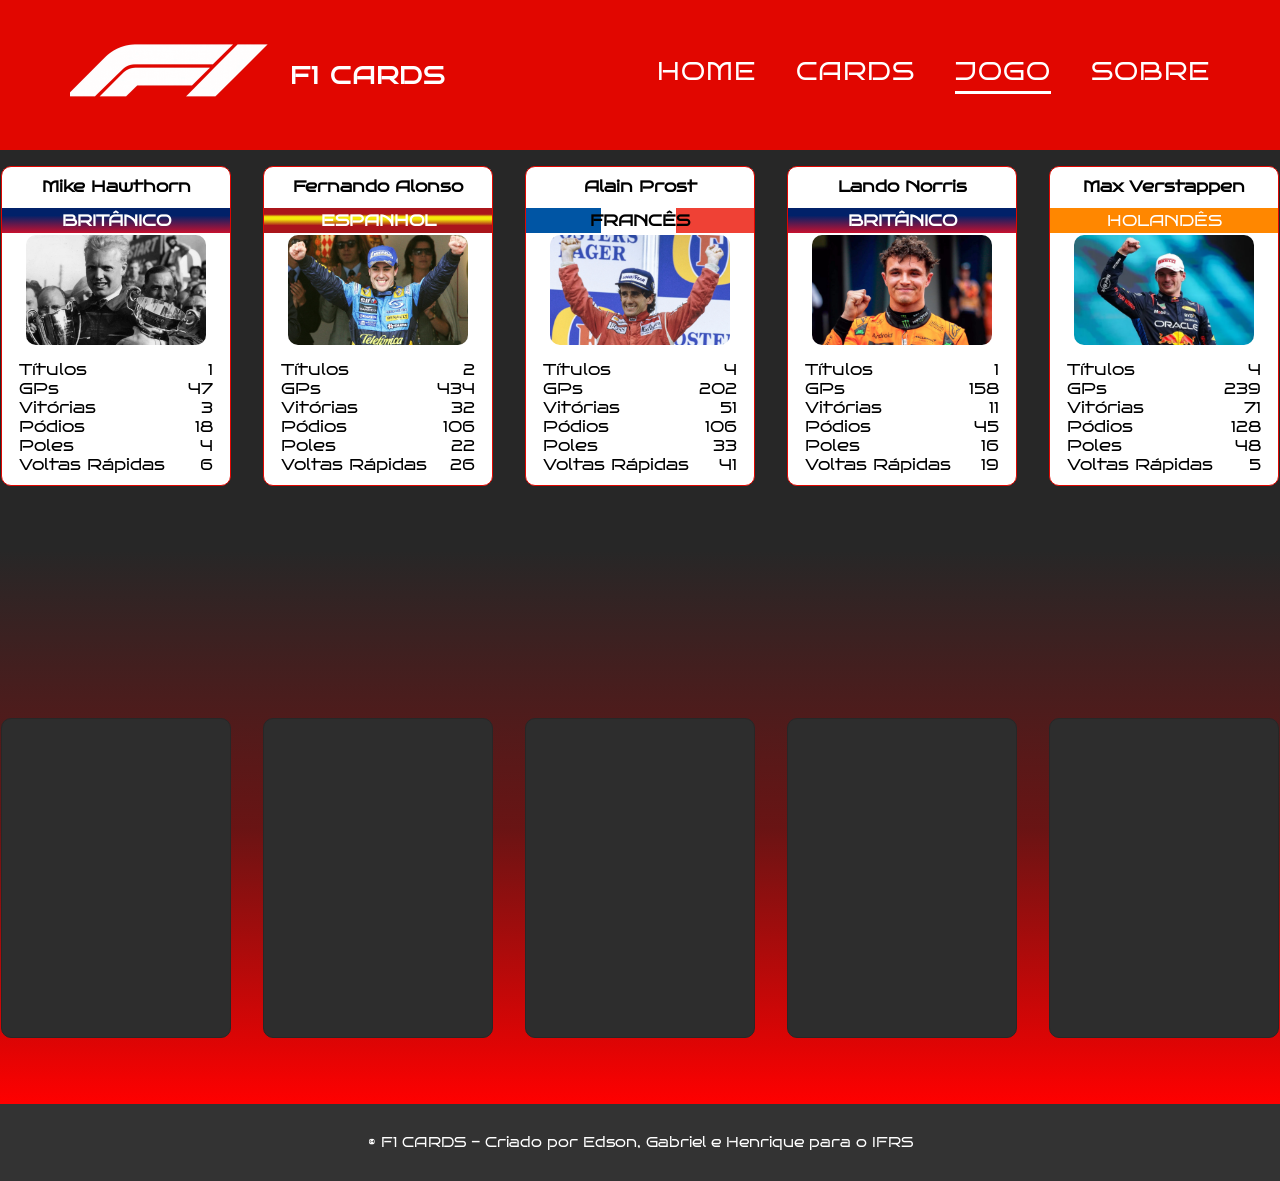
==== game/match.html @ 66ed6d04 "feature: adicionar base da página game/match.html" ====
<!DOCTYPE html>
<html lang="en">

<head>
  <meta charset="UTF-8" />
  <meta http-equiv="X-UA-Compatible" content="IE=edge" />
  <meta name="viewport" content="width=device-width, initial-scale=1.0" />
  <title>Cards</title>
  <link rel="stylesheet" href="../assets/css/styles.css" />
  <link rel="stylesheet" href="../assets/css/match.css" />
  <link rel="stylesheet" href="../assets/css/nationalityFlag.css" />
</head>

<body>
  <div class="header">
    <div class="header-left">
      <div class="logo"><img src="../assets/images/f1logo.png" alt="Logo do F1 Cards" /></div>
      <div class="header-title">F1 CARDS</div>
    </div>
    <nav class="menu">
      <a href="../index.html" class="menu-link">HOME</a>
      <a href="../index.html" class="menu-link">CARDS</a>
      <a href="./menu.html" class="menu-link active">JOGO</a>
      <a href="#" class="menu-link">SOBRE</a>
    </nav>
  </div>

  <main class="main">
    <div class="board player">

    </div>
    <div class="mid-board"></div>
    <div class="board rival">
      
    </div>
  </main>

  <footer class="footer">
    <p>&copy; F1 CARDS - Criado por Edson, Gabriel e Henrique para o IFRS</p>
  </footer>
</body>
<script src="../assets/js/data/driversData.js"></script>
<script src="../assets/js/match.js"></script>

</html>
---- assets/css/styles.css ----
@import url('https://fonts.googleapis.com/css2?family=Bruno+Ace&display=swap');
* {box-sizing: border-box;}

body {
    margin: 0;
    background: linear-gradient(to bottom, #2d2d2d, #1a1a1a);
    font-family: "Bruno Ace", sans-serif;
}

.header /*cabeçalho*/{
    position: static;
    background-color: #e10600;
    height: 150px;
    width: 100%;
    display: flex;
    justify-content: space-between;
    align-items: center;
    box-shadow: 0 4px 8px rgba(0, 0, 0, 0.3);
    padding: 0 70px;
}

.header-left {
    display: flex;
    align-items: center;
    gap: 20px;
}

.logo /*logotipo*/ {
    position: relative;
    display: flex;
    justify-content: baseline;
    height: 200px;
    width: 200px;
}

.header-title {
    color: white;
    font-size: 24px;
    font-weight: bold;
    letter-spacing: 1px;
}

.logo img {
    height: 100%;
    width: 100%;
    object-fit: contain;
}

.searchbar /*barra de pesquisa*/ {
    display: flex;
    align-items: center;
    gap: 10px;
}

.searchbar form {
    display: flex;
    align-items: center;
}

.searchbar input[type=text] /*o input da barra de pesquisa*/ {
    padding: 12px 15px;
    width: 300px;
    font-size: 16px;
    border: none;
    border-radius: 25px 0 0 25px;
    outline: none;
    height: 45px;
    background-color: #ffffff;
    color: #333;
}

.searchbar input[type=text]::placeholder {
    color: #999;
}

.searchbar button /*botão de busca*/ {
    padding: 0 20px;
    height: 45px;
    border: none;
    border-radius: 0 25px 25px 0;
    background: #e10600;
    color: white;
    cursor: pointer;
    display: flex;
    align-items: center;
    justify-content: center;
    font-size: 16px;
}

.searchbar button:hover /*botão ao colocar o mouse em cima*/{
    background: #ff1a1a;
}

.filter-btn {
    padding: 12px 20px;
    height: 45px;
    font-size: 14px;
    font-weight: bold;
    border: none;
    border-radius: 25px;
    background: #e10600;
    color: white;
    cursor: pointer;
    outline: none;
    transition: background-color 0.3s;
}

.filter-btn:hover {
    background: #ff1a1a;
}

.corp-1 /*container dos cards da 1° fileira horizontal*/{
    display: flex;
    justify-content: center;
    gap: 50px;
    margin-top: 50px;
}

.corp-2 /*container dos cards da 2° fileira horizontal*/{
    display: flex;
    justify-content: center;
    gap: 50px;
    margin-top: 50px;
}

.corp-3 /*container dos cards da 3° fileira horizontal*/{
    display: flex;
    justify-content: center;
    gap: 50px;
    margin-top: 50px;
}

.card /*os cards*/{
    background-color: rgb(255, 255, 255);
    height: 400px;
    width: 300px;
    border-radius: 5px;
    border: 1px solid rgb(163, 163, 163);
    box-shadow: 0 4px 8px rgba(0, 0, 0, 0.2);
}

.card:hover /*card ao colocar o mouse em cima*/{
    transform: scale(1.05); /*transição para efeito do card aumentar ao colocar o mouse em cima*/
    transition: .5s ease; /*tempo para completar essa transição*/
    border: 4px solid red;
}

.menu /*barra de menu*/{
    display: flex;
    gap: 40px;
}

.menu-link {
    color: white;
    text-decoration: none;
    font-family: "Bruno Ace", sans-serif;
    font-weight: 400;
    font-style: normal;
    font-size: 25px;
    letter-spacing: 1px;
    transition: all 0.3s;
    padding-bottom: 5px;
}

.menu-link:hover {
    color: #ffffff;
    background-color: #d10700;
    padding: 2px;
    border-radius: 5px;
}

.menu-link.active {
    border-bottom: 3px solid white;
}

.pagination-container {
    display: flex;
    justify-content: center;
    margin-top: 80px;
    margin-bottom: 80px;
}

.pagination {
    display: flex;
    align-items: center;
    gap: 20px;
    background-color: white;
    padding: 15px 30px;
    border-radius: 10px;
    box-shadow: 0 2px 5px rgba(0, 0, 0, 0.1);
}

.prev-next-btn {
    padding: 10px 20px;
    background-color: #e10600;
    color: white;
    border: none;
    border-radius: 5px;
    cursor: pointer;
    font-family: "Bruno Ace", sans-serif;
    font-weight: 400;
    font-style: normal;
    font-size: 14px;
    transition: background-color 0.3s;
}

.prev-next-btn:hover {
    background-color: #ff1a1a;
}

.page-info {
    font-size: 16px;
    font-family: "Bruno Ace", sans-serif;
    font-weight: 400;
    font-style: normal;
    color: #333;
}

.go-to-page {
    display: flex;
    align-items: center;
    gap: 10px;
}

.go-to-page span {
    font-size: 14px;
    color: #333;
}

.go-to-page input {
    width: 60px;
    padding: 8px;
    border: 1px solid #ccc;
    border-radius: 5px;
    font-family: "Bruno Ace", sans-serif;
    font-weight: 400;
    font-style: normal;
    font-size: 14px;
    text-align: center;
}

.go-btn {
    padding: 8px 15px;
    background-color: #333;
    color: white;
    border: none;
    border-radius: 5px;
    cursor: pointer;
    font-size: 14px;
    transition: background-color 0.3s;
}

.go-btn:hover {
    background-color: #555;
}

.footer {
    background-color: #333;
    color: white;
    padding: 30px;
    text-align: center;
}

.footer p {
    margin: 0;
    font-family: "Bruno Ace", sans-serif;
    font-weight: 400;
    font-style: normal;
    font-size: 14px;
}

/* start Game styles */
.main {
    display: flex;
    align-items: center;
    flex-direction: column;
    background: linear-gradient(#272727 42%, #691414 71%, #ff0000 100%);
    padding-bottom: 50px;
}

.main-title {
    font-size: 5rem;
    color: #ffffff;
    text-shadow: 4px 4px 10px #000000;
}

.rules-list {
    width: 70%;
    color: #ffffff;
}

.rules-list li {
    font-weight: 500;
}

.rules-list li:not(:last-child) {
    margin-bottom: 1rem;
}

.game-logo /*logotipo*/ {
    height: 250px;
    width: 100%;
}

.game-logo img {
    margin-top: 30px;
    height: 100%;
    width: 100%;
    object-fit: contain;
}

.buttons {
    padding-top: 50px;
    display: flex;
    justify-content: center;
    align-items: center;
    flex-direction: column;
    gap: 15px;
    font-family: Arial, Helvetica, sans-serif;
}

.buttons a {
    display: flex;
    align-items: center;
    justify-content: center;
    text-decoration: none;
}

.play-button {
    width: 241px;
    height: 63px;
    background: #e10600;
    color: #ffffff;
    font-size: 35px;
    text-align: center;
    border-style: none;
    border-radius: 10px 10px 10px 25px;
    box-shadow: 0px 8px 8px rgba(0, 0, 0, 0.4);
}

.play-button:hover {
    cursor: pointer;
    background: #d10700;
}

.default-button {
    width: 187px;
    height: 49px;
    background: #686868;
    color: #ffffff;
    font-size: 18px;
    border-style: none;
    text-align: center;
    border-radius: 10px 10px 25px 10px;
    box-shadow: 0px 8px 8px rgba(0, 0, 0, 0.4);
}

.default-button:hover {
    cursor: pointer;
    background: #555555;
}

.rules-button {
    width: 150px;
    height: 36px;
    background: #dddddd;
    color: #000000;
    font-size: 16px;
    border-style: none;
    text-align: center;
    border-radius: 5px 5px 15px 15px;
    box-shadow: 0px 8px 8px rgba(0, 0, 0, 0.4);
}

.rules-button:hover {
    cursor: pointer;
    background: #cccccc;
}

/* end Game styles */
---- assets/css/match.css ----
.board {
  display: flex;
}

.mid-board {
  height: 200px;
}

.driver-card {
  width: 230px;
  height: 320px;
  border: 1px solid #000000;
  border-radius: 10px;
  background-color: #ffffff;
  margin: 1rem;

  display: flex;
  flex-direction: column;
  align-items: center;
}

.driver-card:hover {
  cursor: pointer;
}

.player .driver-card:hover {
  box-shadow: 0 5px 20px rgba(225, 6, 0, 0.5);
}

.player .driver-card {
  border-color: rgb(225, 6, 0);
}

.rival .driver-card {
  background-color: rgb(45, 45, 45);
  border-color: rgb(39, 39, 39);
}

.rival .driver-card:hover {
  box-shadow: 0 5px 20px rgba(39, 39, 39, 0.5);
}

.driver-image {
  width: 180px;
  height: 110px;
}

.driver-image img {
  width: 100%;
  height: 100%;
  border-radius: 10px;
  object-fit: cover;
}

.driver-stats {
  padding: 15px 0;
  width: 85%;
}

.stat {
  display: flex;
  justify-content: space-between;
}

.driver-name {
  margin: 10px 0
}

.nationality {
  margin: 2px 0;
  padding: 3px 0;
  width: 100%;
  text-align: center;
  color: #ffffff;
}
---- assets/css/nationalityFlag.css ----
.argentina {
  background: linear-gradient(#75AADB 25%, #ffffff 47%, #75AADB 100%);
  color: #FFB81C;
  font-weight: bold;
}

.dourado_australiano {
  background-color: #FFCD00;
}

.azul_neozelandes {
  background-color: #012169;
}

.alemanha {
  background: linear-gradient(#000000 25%, #dd0000 47%, #ffcc00 100%);
}

.italia {
  background: linear-gradient(to right, #009246 33%, #f4f9ff 50%, #ce2b37 100%);
  color: #000000;
}

.holanda {
  background-color: #ff8700;
}

.gra_bretanha {
  background: linear-gradient(#012169 30%, #C8102E 100%);
  color: #ffffff;
  font-weight: bold;
}

.brasil {
  background: linear-gradient(#009440 40%,#ffcb00 80%);
  font-weight: bold;
}

.austria {
  background: linear-gradient(#ef3340 25%,#ffffff 50%, #ef3340 80%);
  font-weight: bold;
  color: #000000;
}

.americano {
  background-color: #002147;
}

.africa-do-sul {
  background: linear-gradient(150deg, #de3831 10%,#007a4d 30%, #002395 60%, #ffb612 85%, #000000 100%);
}

.finlandia {
  background: linear-gradient(#002f6c 40%,#ffffff 60%, #002f6c 70%);
  color: #ffffff;
  font-weight: bold;
}

.franca {
  background: linear-gradient(to right, #0055a4 33%,#ffffff 33%,#ffffff 66%, #ef4135 66%);
  color: #000000;
  font-weight: bold;
}

.canada {
  background: linear-gradient(to right, #d80621 25%,#ffffff 25%,#ffffff 75%, #d80621 75%);
  color: #000000;
  font-weight: bold;
}

.espanha {
  background: linear-gradient(#AA151B 25%,#F4EA09 35%, #F4EA09 45%, #AA151B 70%);
  font-weight: bold;
}
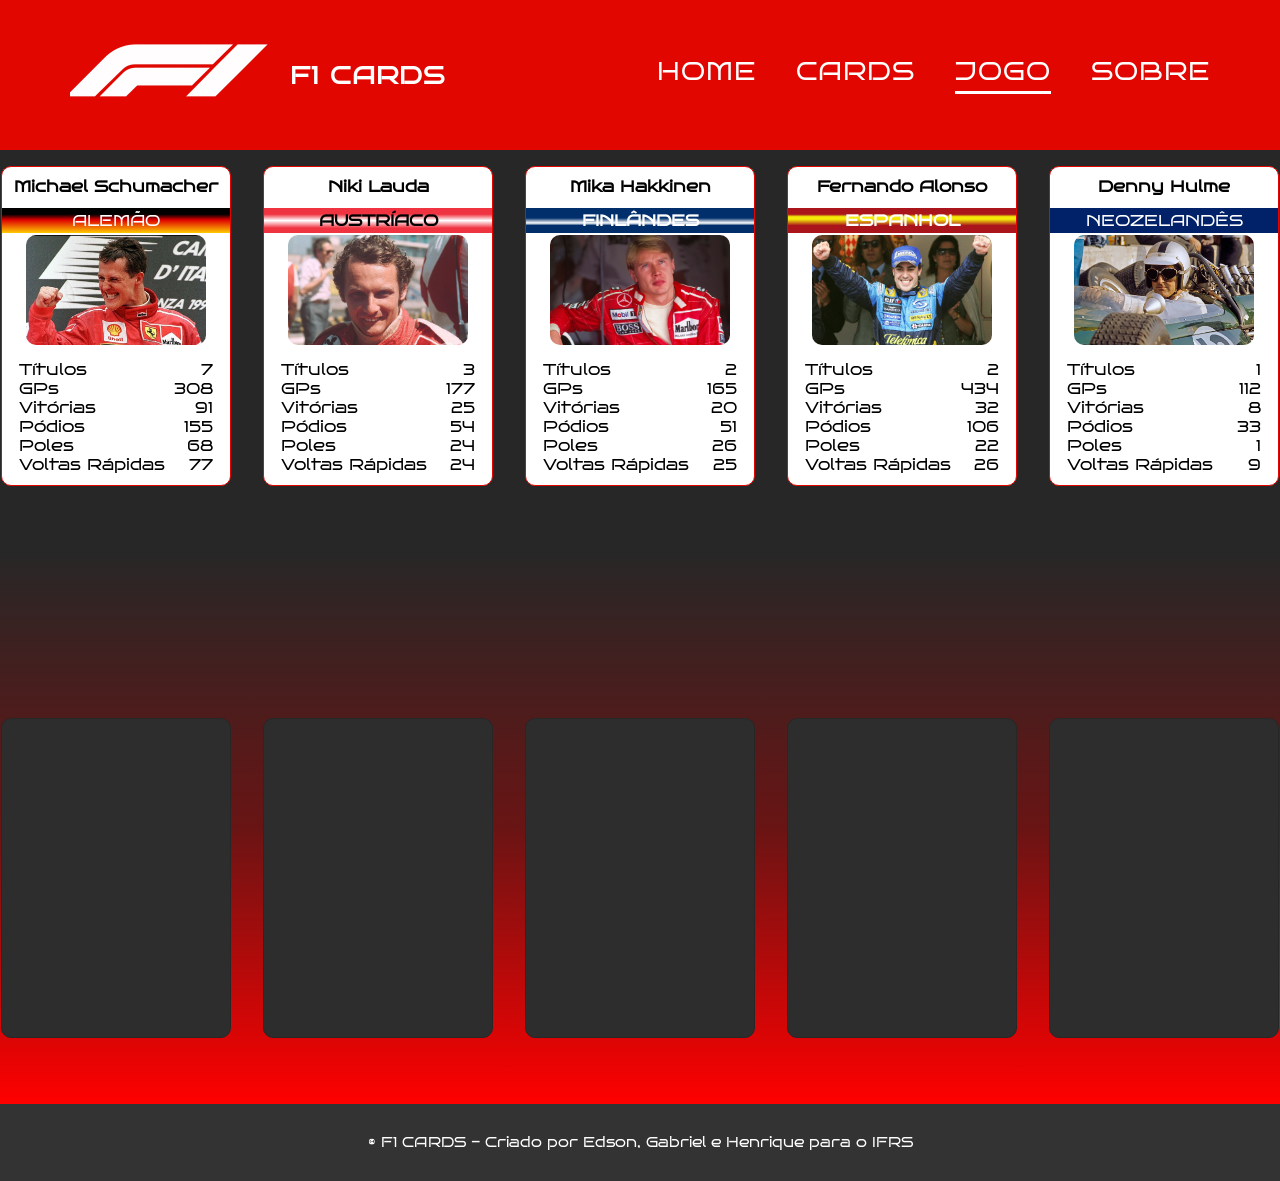
==== commit 62ac559e: "feature: adicionar paginação e busca por nome do piloto" ====
--- a/game/match.html
+++ b/game/match.html
@@ -6,8 +6,11 @@
   <meta http-equiv="X-UA-Compatible" content="IE=edge" />
   <meta name="viewport" content="width=device-width, initial-scale=1.0" />
   <title>Cards</title>
+  <link rel="stylesheet" href="../assets/css/header.css">
   <link rel="stylesheet" href="../assets/css/styles.css" />
   <link rel="stylesheet" href="../assets/css/match.css" />
+  <link rel="stylesheet" href="../assets/css/game.css" />
+  <link rel="stylesheet" href="../assets/css/footer.css" />
   <link rel="stylesheet" href="../assets/css/nationalityFlag.css" />
 </head>
 
--- a/assets/css/header.css
+++ b/assets/css/header.css
@@ -0,0 +1,130 @@
+.header /*cabeçalho*/{
+  position: static;
+  background-color: #e10600;
+  height: 150px;
+  width: 100%;
+  display: flex;
+  justify-content: space-between;
+  align-items: center;
+  box-shadow: 0 4px 8px rgba(0, 0, 0, 0.3);
+  padding: 0 70px;
+}
+
+.header-left {
+  display: flex;
+  align-items: center;
+  gap: 20px;
+}
+
+.logo /*logotipo*/ {
+  position: relative;
+  display: flex;
+  justify-content: baseline;
+  height: 200px;
+  width: 200px;
+}
+
+.header-title {
+  color: white;
+  font-size: 24px;
+  font-weight: bold;
+  letter-spacing: 1px;
+}
+
+.logo img {
+  height: 100%;
+  width: 100%;
+  object-fit: contain;
+}
+
+.searchbar /*barra de pesquisa*/ {
+  display: flex;
+  align-items: center;
+  gap: 10px;
+}
+
+.searchbar form {
+/* .searchbar div { */
+  display: flex;
+  align-items: center;
+}
+
+.searchbar input[type=text] /*o input da barra de pesquisa*/ {
+  padding: 12px 15px;
+  width: 300px;
+  font-size: 16px;
+  border: none;
+  border-radius: 25px 0 0 25px;
+  outline: none;
+  height: 45px;
+  background-color: #ffffff;
+  color: #333;
+}
+
+.searchbar input[type=text]::placeholder {
+  color: #999;
+}
+
+.searchbar button /*botão de busca*/ {
+  padding: 0 20px;
+  height: 45px;
+  border: none;
+  border-radius: 0 25px 25px 0;
+  background: #e10600;
+  color: white;
+  cursor: pointer;
+  display: flex;
+  align-items: center;
+  justify-content: center;
+  font-size: 16px;
+}
+
+.searchbar button:hover /*botão ao colocar o mouse em cima*/{
+  background: #ff1a1a;
+}
+
+.filter-btn {
+  padding: 12px 20px;
+  height: 45px;
+  font-size: 14px;
+  font-weight: bold;
+  border: none;
+  border-radius: 25px;
+  background: #e10600;
+  color: white;
+  cursor: pointer;
+  outline: none;
+  transition: background-color 0.3s;
+}
+
+.filter-btn:hover {
+  background: #ff1a1a;
+}
+
+.menu /*barra de menu*/{
+  display: flex;
+  gap: 40px;
+}
+
+.menu-link {
+  color: white;
+  text-decoration: none;
+  font-family: "Bruno Ace", sans-serif;
+  font-weight: 400;
+  font-style: normal;
+  font-size: 25px;
+  letter-spacing: 1px;
+  transition: all 0.3s;
+  padding-bottom: 5px;
+}
+
+.menu-link:hover {
+  color: #ffffff;
+  background-color: #d10700;
+  padding: 2px;
+  border-radius: 5px;
+}
+
+.menu-link.active {
+  border-bottom: 3px solid white;
+}
--- a/assets/css/styles.css
+++ b/assets/css/styles.css
@@ -1,380 +1,11 @@
 @import url('https://fonts.googleapis.com/css2?family=Bruno+Ace&display=swap');
-* {box-sizing: border-box;}
+
+* {
+    box-sizing: border-box;
+}
 
 body {
     margin: 0;
     background: linear-gradient(to bottom, #2d2d2d, #1a1a1a);
     font-family: "Bruno Ace", sans-serif;
-}
-
-.header /*cabeçalho*/{
-    position: static;
-    background-color: #e10600;
-    height: 150px;
-    width: 100%;
-    display: flex;
-    justify-content: space-between;
-    align-items: center;
-    box-shadow: 0 4px 8px rgba(0, 0, 0, 0.3);
-    padding: 0 70px;
-}
-
-.header-left {
-    display: flex;
-    align-items: center;
-    gap: 20px;
-}
-
-.logo /*logotipo*/ {
-    position: relative;
-    display: flex;
-    justify-content: baseline;
-    height: 200px;
-    width: 200px;
-}
-
-.header-title {
-    color: white;
-    font-size: 24px;
-    font-weight: bold;
-    letter-spacing: 1px;
-}
-
-.logo img {
-    height: 100%;
-    width: 100%;
-    object-fit: contain;
-}
-
-.searchbar /*barra de pesquisa*/ {
-    display: flex;
-    align-items: center;
-    gap: 10px;
-}
-
-.searchbar form {
-    display: flex;
-    align-items: center;
-}
-
-.searchbar input[type=text] /*o input da barra de pesquisa*/ {
-    padding: 12px 15px;
-    width: 300px;
-    font-size: 16px;
-    border: none;
-    border-radius: 25px 0 0 25px;
-    outline: none;
-    height: 45px;
-    background-color: #ffffff;
-    color: #333;
-}
-
-.searchbar input[type=text]::placeholder {
-    color: #999;
-}
-
-.searchbar button /*botão de busca*/ {
-    padding: 0 20px;
-    height: 45px;
-    border: none;
-    border-radius: 0 25px 25px 0;
-    background: #e10600;
-    color: white;
-    cursor: pointer;
-    display: flex;
-    align-items: center;
-    justify-content: center;
-    font-size: 16px;
-}
-
-.searchbar button:hover /*botão ao colocar o mouse em cima*/{
-    background: #ff1a1a;
-}
-
-.filter-btn {
-    padding: 12px 20px;
-    height: 45px;
-    font-size: 14px;
-    font-weight: bold;
-    border: none;
-    border-radius: 25px;
-    background: #e10600;
-    color: white;
-    cursor: pointer;
-    outline: none;
-    transition: background-color 0.3s;
-}
-
-.filter-btn:hover {
-    background: #ff1a1a;
-}
-
-.corp-1 /*container dos cards da 1° fileira horizontal*/{
-    display: flex;
-    justify-content: center;
-    gap: 50px;
-    margin-top: 50px;
-}
-
-.corp-2 /*container dos cards da 2° fileira horizontal*/{
-    display: flex;
-    justify-content: center;
-    gap: 50px;
-    margin-top: 50px;
-}
-
-.corp-3 /*container dos cards da 3° fileira horizontal*/{
-    display: flex;
-    justify-content: center;
-    gap: 50px;
-    margin-top: 50px;
-}
-
-.card /*os cards*/{
-    background-color: rgb(255, 255, 255);
-    height: 400px;
-    width: 300px;
-    border-radius: 5px;
-    border: 1px solid rgb(163, 163, 163);
-    box-shadow: 0 4px 8px rgba(0, 0, 0, 0.2);
-}
-
-.card:hover /*card ao colocar o mouse em cima*/{
-    transform: scale(1.05); /*transição para efeito do card aumentar ao colocar o mouse em cima*/
-    transition: .5s ease; /*tempo para completar essa transição*/
-    border: 4px solid red;
-}
-
-.menu /*barra de menu*/{
-    display: flex;
-    gap: 40px;
-}
-
-.menu-link {
-    color: white;
-    text-decoration: none;
-    font-family: "Bruno Ace", sans-serif;
-    font-weight: 400;
-    font-style: normal;
-    font-size: 25px;
-    letter-spacing: 1px;
-    transition: all 0.3s;
-    padding-bottom: 5px;
-}
-
-.menu-link:hover {
-    color: #ffffff;
-    background-color: #d10700;
-    padding: 2px;
-    border-radius: 5px;
-}
-
-.menu-link.active {
-    border-bottom: 3px solid white;
-}
-
-.pagination-container {
-    display: flex;
-    justify-content: center;
-    margin-top: 80px;
-    margin-bottom: 80px;
-}
-
-.pagination {
-    display: flex;
-    align-items: center;
-    gap: 20px;
-    background-color: white;
-    padding: 15px 30px;
-    border-radius: 10px;
-    box-shadow: 0 2px 5px rgba(0, 0, 0, 0.1);
-}
-
-.prev-next-btn {
-    padding: 10px 20px;
-    background-color: #e10600;
-    color: white;
-    border: none;
-    border-radius: 5px;
-    cursor: pointer;
-    font-family: "Bruno Ace", sans-serif;
-    font-weight: 400;
-    font-style: normal;
-    font-size: 14px;
-    transition: background-color 0.3s;
-}
-
-.prev-next-btn:hover {
-    background-color: #ff1a1a;
-}
-
-.page-info {
-    font-size: 16px;
-    font-family: "Bruno Ace", sans-serif;
-    font-weight: 400;
-    font-style: normal;
-    color: #333;
-}
-
-.go-to-page {
-    display: flex;
-    align-items: center;
-    gap: 10px;
-}
-
-.go-to-page span {
-    font-size: 14px;
-    color: #333;
-}
-
-.go-to-page input {
-    width: 60px;
-    padding: 8px;
-    border: 1px solid #ccc;
-    border-radius: 5px;
-    font-family: "Bruno Ace", sans-serif;
-    font-weight: 400;
-    font-style: normal;
-    font-size: 14px;
-    text-align: center;
-}
-
-.go-btn {
-    padding: 8px 15px;
-    background-color: #333;
-    color: white;
-    border: none;
-    border-radius: 5px;
-    cursor: pointer;
-    font-size: 14px;
-    transition: background-color 0.3s;
-}
-
-.go-btn:hover {
-    background-color: #555;
-}
-
-.footer {
-    background-color: #333;
-    color: white;
-    padding: 30px;
-    text-align: center;
-}
-
-.footer p {
-    margin: 0;
-    font-family: "Bruno Ace", sans-serif;
-    font-weight: 400;
-    font-style: normal;
-    font-size: 14px;
-}
-
-/* start Game styles */
-.main {
-    display: flex;
-    align-items: center;
-    flex-direction: column;
-    background: linear-gradient(#272727 42%, #691414 71%, #ff0000 100%);
-    padding-bottom: 50px;
-}
-
-.main-title {
-    font-size: 5rem;
-    color: #ffffff;
-    text-shadow: 4px 4px 10px #000000;
-}
-
-.rules-list {
-    width: 70%;
-    color: #ffffff;
-}
-
-.rules-list li {
-    font-weight: 500;
-}
-
-.rules-list li:not(:last-child) {
-    margin-bottom: 1rem;
-}
-
-.game-logo /*logotipo*/ {
-    height: 250px;
-    width: 100%;
-}
-
-.game-logo img {
-    margin-top: 30px;
-    height: 100%;
-    width: 100%;
-    object-fit: contain;
-}
-
-.buttons {
-    padding-top: 50px;
-    display: flex;
-    justify-content: center;
-    align-items: center;
-    flex-direction: column;
-    gap: 15px;
-    font-family: Arial, Helvetica, sans-serif;
-}
-
-.buttons a {
-    display: flex;
-    align-items: center;
-    justify-content: center;
-    text-decoration: none;
-}
-
-.play-button {
-    width: 241px;
-    height: 63px;
-    background: #e10600;
-    color: #ffffff;
-    font-size: 35px;
-    text-align: center;
-    border-style: none;
-    border-radius: 10px 10px 10px 25px;
-    box-shadow: 0px 8px 8px rgba(0, 0, 0, 0.4);
-}
-
-.play-button:hover {
-    cursor: pointer;
-    background: #d10700;
-}
-
-.default-button {
-    width: 187px;
-    height: 49px;
-    background: #686868;
-    color: #ffffff;
-    font-size: 18px;
-    border-style: none;
-    text-align: center;
-    border-radius: 10px 10px 25px 10px;
-    box-shadow: 0px 8px 8px rgba(0, 0, 0, 0.4);
-}
-
-.default-button:hover {
-    cursor: pointer;
-    background: #555555;
-}
-
-.rules-button {
-    width: 150px;
-    height: 36px;
-    background: #dddddd;
-    color: #000000;
-    font-size: 16px;
-    border-style: none;
-    text-align: center;
-    border-radius: 5px 5px 15px 15px;
-    box-shadow: 0px 8px 8px rgba(0, 0, 0, 0.4);
-}
-
-.rules-button:hover {
-    cursor: pointer;
-    background: #cccccc;
-}
-
-/* end Game styles */+}
--- a/assets/css/game.css
+++ b/assets/css/game.css
@@ -0,0 +1,109 @@
+/* start Game styles */
+.main {
+  display: flex;
+  align-items: center;
+  flex-direction: column;
+  background: linear-gradient(#272727 42%, #691414 71%, #ff0000 100%);
+  padding-bottom: 50px;
+}
+
+.main-title {
+  font-size: 5rem;
+  color: #ffffff;
+  text-shadow: 4px 4px 10px #000000;
+}
+
+.rules-list {
+  width: 70%;
+  color: #ffffff;
+}
+
+.rules-list li {
+  font-weight: 500;
+}
+
+.rules-list li:not(:last-child) {
+  margin-bottom: 1rem;
+}
+
+.game-logo /*logotipo*/ {
+  height: 250px;
+  width: 100%;
+}
+
+.game-logo img {
+  margin-top: 30px;
+  height: 100%;
+  width: 100%;
+  object-fit: contain;
+}
+
+.buttons {
+  padding-top: 50px;
+  display: flex;
+  justify-content: center;
+  align-items: center;
+  flex-direction: column;
+  gap: 15px;
+  font-family: Arial, Helvetica, sans-serif;
+}
+
+.buttons a {
+  display: flex;
+  align-items: center;
+  justify-content: center;
+  text-decoration: none;
+}
+
+.play-button {
+  width: 241px;
+  height: 63px;
+  background: #e10600;
+  color: #ffffff;
+  font-size: 35px;
+  text-align: center;
+  border-style: none;
+  border-radius: 10px 10px 10px 25px;
+  box-shadow: 0px 8px 8px rgba(0, 0, 0, 0.4);
+}
+
+.play-button:hover {
+  cursor: pointer;
+  background: #d10700;
+}
+
+.default-button {
+  width: 187px;
+  height: 49px;
+  background: #686868;
+  color: #ffffff;
+  font-size: 18px;
+  border-style: none;
+  text-align: center;
+  border-radius: 10px 10px 25px 10px;
+  box-shadow: 0px 8px 8px rgba(0, 0, 0, 0.4);
+}
+
+.default-button:hover {
+  cursor: pointer;
+  background: #555555;
+}
+
+.rules-button {
+  width: 150px;
+  height: 36px;
+  background: #dddddd;
+  color: #000000;
+  font-size: 16px;
+  border-style: none;
+  text-align: center;
+  border-radius: 5px 5px 15px 15px;
+  box-shadow: 0px 8px 8px rgba(0, 0, 0, 0.4);
+}
+
+.rules-button:hover {
+  cursor: pointer;
+  background: #cccccc;
+}
+
+/* end Game styles */
--- a/assets/css/footer.css
+++ b/assets/css/footer.css
@@ -0,0 +1,14 @@
+.footer {
+  background-color: #333;
+  color: white;
+  padding: 30px;
+  text-align: center;
+}
+
+.footer p {
+  margin: 0;
+  font-family: "Bruno Ace", sans-serif;
+  font-weight: 400;
+  font-style: normal;
+  font-size: 14px;
+}
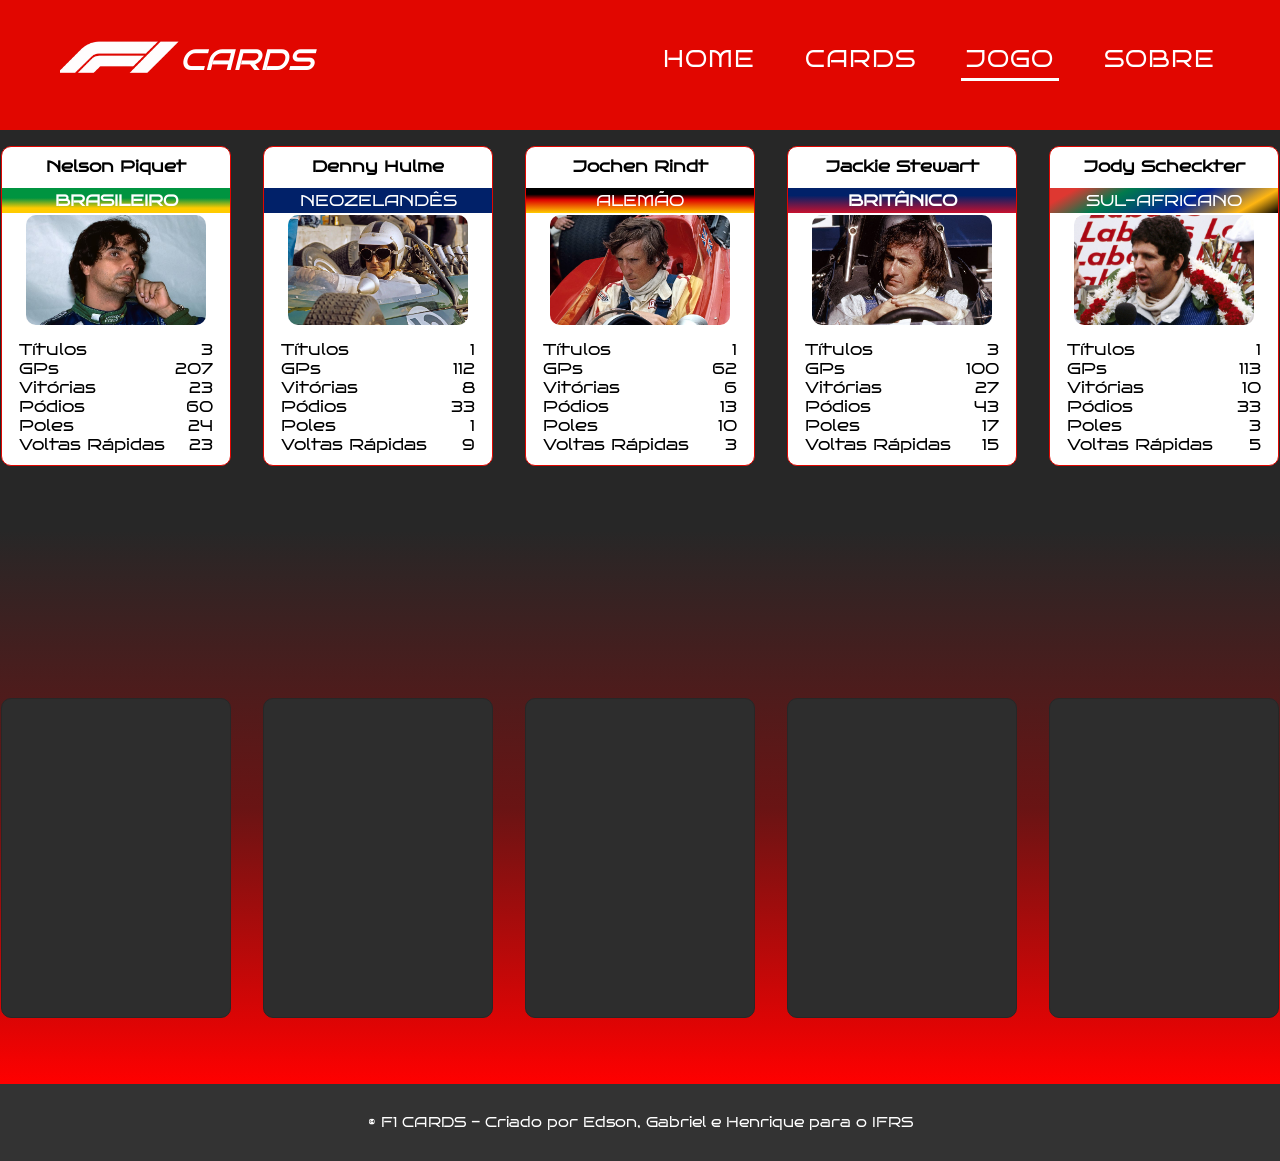
==== commit 4fdc0b1e: "feature: adicionar reponsividade do header" ====
--- a/game/match.html
+++ b/game/match.html
@@ -6,6 +6,7 @@
   <meta http-equiv="X-UA-Compatible" content="IE=edge" />
   <meta name="viewport" content="width=device-width, initial-scale=1.0" />
   <title>Cards</title>
+  <link rel="stylesheet" href="https://cdnjs.cloudflare.com/ajax/libs/font-awesome/4.7.0/css/font-awesome.min.css">
   <link rel="stylesheet" href="../assets/css/header.css">
   <link rel="stylesheet" href="../assets/css/styles.css" />
   <link rel="stylesheet" href="../assets/css/match.css" />
@@ -15,18 +16,24 @@
 </head>
 
 <body>
-  <div class="header">
-    <div class="header-left">
-      <div class="logo"><img src="../assets/images/f1logo.png" alt="Logo do F1 Cards" /></div>
-      <div class="header-title">F1 CARDS</div>
+  <header class="header">
+    <div class="header-main">
+        <div class="header-left">
+            <div class="logo"><img src="../assets/images/f1logo.png" alt="Logo do F1 Cards"></div>
+            <div class="header-title">CARDS</div>
+        </div>
+        <nav class="menu">
+            <button class="menu-button fa fa-bars" onclick="openMenu()"></button>
+
+            <div class="menu-list">
+                <a href="../index.html" class="menu-link">HOME</a>
+                <a href="../index.html" class="menu-link">CARDS</a>
+                <a href="../game/menu.html" class="menu-link active">JOGO</a>
+                <a href="#" class="menu-link">SOBRE</a>
+            </div>
+        </nav>
     </div>
-    <nav class="menu">
-      <a href="../index.html" class="menu-link">HOME</a>
-      <a href="../index.html" class="menu-link">CARDS</a>
-      <a href="./menu.html" class="menu-link active">JOGO</a>
-      <a href="#" class="menu-link">SOBRE</a>
-    </nav>
-  </div>
+</header>
 
   <main class="main">
     <div class="board player">
@@ -44,5 +51,6 @@
 </body>
 <script src="../assets/js/data/driversData.js"></script>
 <script src="../assets/js/match.js"></script>
+<script src="../assets/js/header.js"></script>
 
 </html>
--- a/assets/css/header.css
+++ b/assets/css/header.css
@@ -1,32 +1,34 @@
 .header /*cabeçalho*/{
   position: static;
   background-color: #e10600;
-  height: 150px;
   width: 100%;
+  box-shadow: 0 4px 8px rgba(0, 0, 0, 0.3);
+  padding: 0px 60px 10px 60px;
+}
+
+.header-main {
   display: flex;
   justify-content: space-between;
   align-items: center;
-  box-shadow: 0 4px 8px rgba(0, 0, 0, 0.3);
-  padding: 0 70px;
 }
 
 .header-left {
   display: flex;
   align-items: center;
-  gap: 20px;
 }
 
 .logo /*logotipo*/ {
   position: relative;
   display: flex;
   justify-content: baseline;
-  height: 200px;
-  width: 200px;
+  height: 120px;
+  width: 120px;
 }
 
 .header-title {
   color: white;
-  font-size: 24px;
+  font-size: 28px;
+  font-style: italic;
   font-weight: bold;
   letter-spacing: 1px;
 }
@@ -65,7 +67,7 @@
   color: #999;
 }
 
-.searchbar button /*botão de busca*/ {
+.searchbar .d-btn /*botão de busca*/ {
   padding: 0 20px;
   height: 45px;
   border: none;
@@ -79,7 +81,7 @@
   font-size: 16px;
 }
 
-.searchbar button:hover /*botão ao colocar o mouse em cima*/{
+.searchbar .d-btn:hover /*botão ao colocar o mouse em cima*/{
   background: #ff1a1a;
 }
 
@@ -101,9 +103,39 @@
   background: #ff1a1a;
 }
 
-.menu /*barra de menu*/{
+.filter-menu {
+  display: none;
+  position: absolute;
+  min-width: 150px;
+  background-color: white;
+  flex-direction: column;
+}
+
+.filter-menu.open {
+  display: flex;
+}
+
+.filter-menu-btn {
+  padding: 10px;
+  background-color: white;
+  border: none;
+  color: black;
+}
+
+.filter-menu-btn:hover {
+  cursor: pointer;
+  background-color: #ff1a1a;
+  color: white;
+  font-weight: bold;
+}
+
+.menu-list /*barra de menu*/{
   display: flex;
   gap: 40px;
+}
+
+.menu-button {
+  display: none;
 }
 
 .menu-link {
@@ -112,19 +144,76 @@
   font-family: "Bruno Ace", sans-serif;
   font-weight: 400;
   font-style: normal;
-  font-size: 25px;
+  font-size: 23px;
   letter-spacing: 1px;
   transition: all 0.3s;
-  padding-bottom: 5px;
+  padding: 5px 5px;
 }
 
 .menu-link:hover {
   color: #ffffff;
-  background-color: #d10700;
-  padding: 2px;
+  background-color: #ff1a1a;
   border-radius: 5px;
 }
 
 .menu-link.active {
   border-bottom: 3px solid white;
+}
+
+@media (max-width: 1024px) {
+  .menu-button {
+    display: block;
+    background-color: transparent;
+    border: none;
+    color: white;
+    padding: 4px 9px 4px 9px;
+    font-size: 2rem;
+  }
+
+  .menu-button:hover {
+    cursor: pointer;
+    background-color: #ff1a1a;
+    border-radius: 10px;
+  }
+
+  .menu-list.open {
+    display: flex;
+  }
+
+  .menu-list {
+    width: 200px;
+    height: 80vh;
+    background-color: #ffffff;
+    display: none;
+    flex-direction: column;
+    align-items: center;
+    position: absolute;
+    right: 0;
+    gap: 0px;
+    z-index: 3;
+  }
+  
+  .menu-link:hover {
+    border-radius: 0px;
+  }
+
+  .menu-link {
+    color: black;
+    width: 100%;
+    text-align: center;
+    padding: 10px 10px;
+  }
+
+}
+
+@media (max-width: 768px) {
+  .searchbar input[type=text] /*o input da barra de pesquisa*/ {
+    width: 200px;
+  }
+}
+
+@media (max-width: 520px) {
+  .searchbar input[type=text] /*o input da barra de pesquisa*/ {
+    width: 180px;
+  }
 }
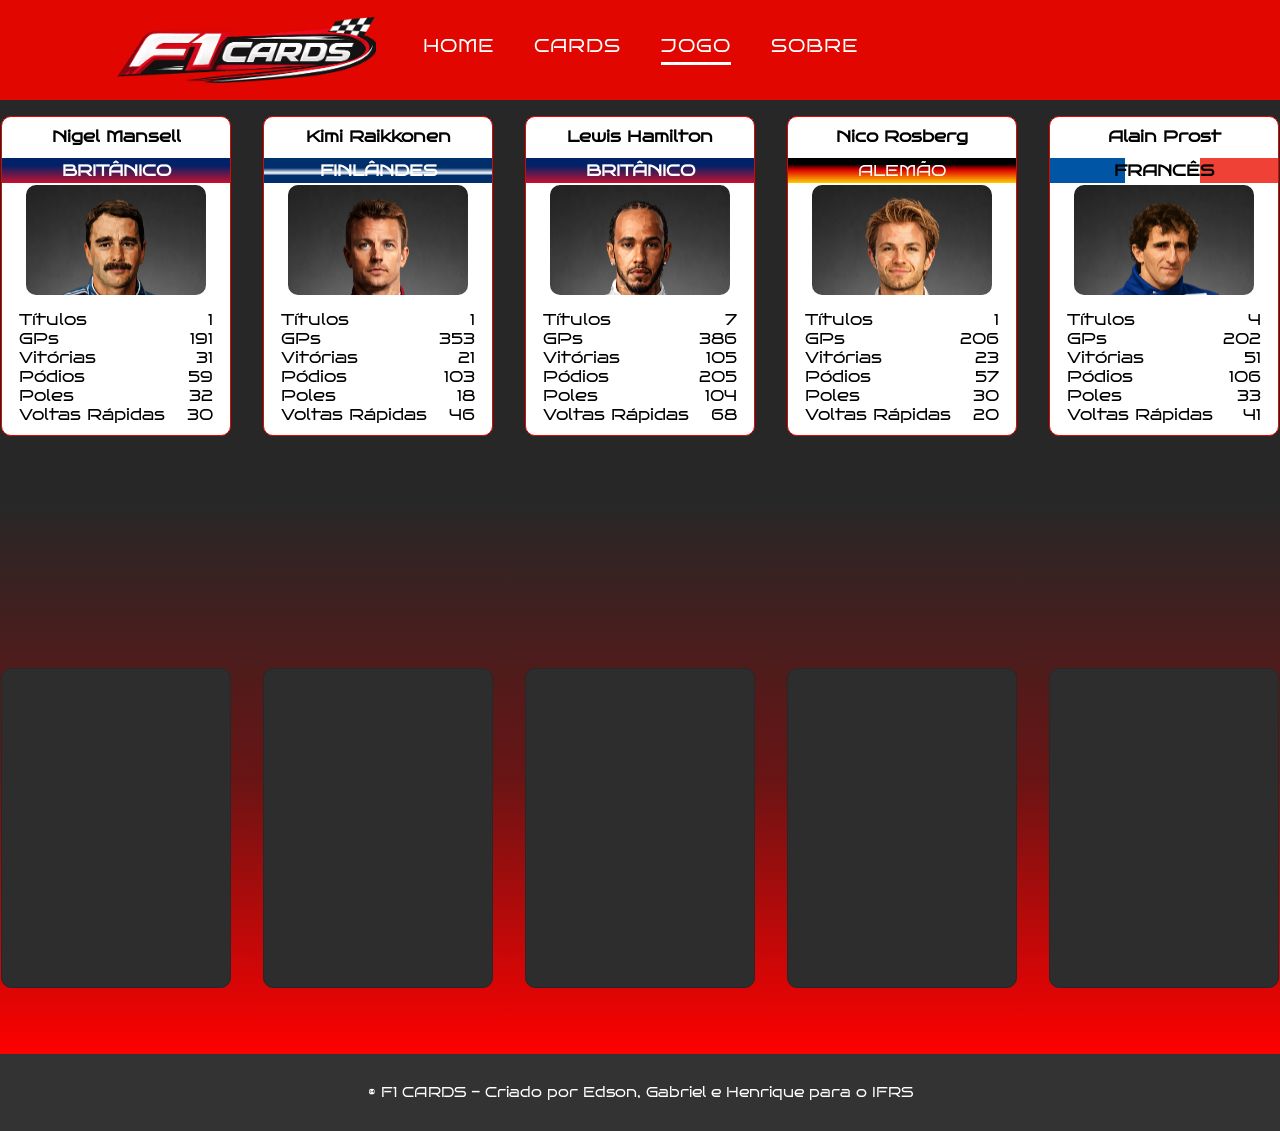
==== commit 888983a7: "pasta games (não alterada)" ====
--- a/game/match.html
+++ b/game/match.html
@@ -6,7 +6,6 @@
   <meta http-equiv="X-UA-Compatible" content="IE=edge" />
   <meta name="viewport" content="width=device-width, initial-scale=1.0" />
   <title>Cards</title>
-  <link rel="stylesheet" href="https://cdnjs.cloudflare.com/ajax/libs/font-awesome/4.7.0/css/font-awesome.min.css">
   <link rel="stylesheet" href="../assets/css/header.css">
   <link rel="stylesheet" href="../assets/css/styles.css" />
   <link rel="stylesheet" href="../assets/css/match.css" />
@@ -16,24 +15,28 @@
 </head>
 
 <body>
-  <header class="header">
-    <div class="header-main">
-        <div class="header-left">
-            <div class="logo"><img src="../assets/images/f1logo.png" alt="Logo do F1 Cards"></div>
-            <div class="header-title">CARDS</div>
-        </div>
-        <nav class="menu">
-            <button class="menu-button fa fa-bars" onclick="openMenu()"></button>
-
-            <div class="menu-list">
-                <a href="../index.html" class="menu-link">HOME</a>
-                <a href="../index.html" class="menu-link">CARDS</a>
-                <a href="../game/menu.html" class="menu-link active">JOGO</a>
-                <a href="#" class="menu-link">SOBRE</a>
-            </div>
-        </nav>
+  <div class="header">
+    <div class="header-left">
+      <div class="logo"><img src="../assets/images/f1logo.png" alt="Logo do F1 Cards" /></div>
     </div>
-</header>
+    <nav class="menu">
+      <a href="../index.html" class="menu-link">HOME</a>
+      <a href="../index.html" class="menu-link">CARDS</a>
+      <a href="./menu.html" class="menu-link active">JOGO</a>
+      <a href="#" class="menu-link">SOBRE</a>
+    </nav>
+    <div class="searchbar">
+    </div>
+    <div class="hamburger-menu" onclick="toggleMobileMenu()">
+      <img src="../assets/images/menuicon.png" alt="Menu">
+    </div>
+  </div>
+  <div class="mobile-menu">
+    <a href="../index.html" class="menu-link">HOME</a>
+    <a href="../index.html" class="menu-link">CARDS</a>
+    <a href="./menu.html" class="menu-link active">JOGO</a>
+    <a href="#" class="menu-link">SOBRE</a>
+  </div>
 
   <main class="main">
     <div class="board player">
@@ -51,6 +54,10 @@
 </body>
 <script src="../assets/js/data/driversData.js"></script>
 <script src="../assets/js/match.js"></script>
-<script src="../assets/js/header.js"></script>
-
+<script>
+function toggleMobileMenu() {
+  const mobileMenu = document.querySelector('.mobile-menu');
+  mobileMenu.classList.toggle('open');
+}
+</script>
 </html>
--- a/assets/css/header.css
+++ b/assets/css/header.css
@@ -1,34 +1,48 @@
 .header /*cabeçalho*/{
   position: static;
   background-color: #e10600;
+  height: 100px;
   width: 100%;
+  display: flex;
+  justify-content: center;
+  align-items: center;
   box-shadow: 0 4px 8px rgba(0, 0, 0, 0.3);
-  padding: 0px 60px 10px 60px;
-}
-
-.header-main {
-  display: flex;
-  justify-content: space-between;
-  align-items: center;
+  padding: 0 70px;
 }
 
 .header-left {
   display: flex;
   align-items: center;
+  gap: 20px;
+  flex: 1;
+  justify-content: center;
+}
+
+.searchbar /*barra de pesquisa*/ {
+  display: flex;
+  align-items: center;
+  gap: 10px;
+  flex: 1;
+  justify-content: flex-end;
+}
+
+.menu /*barra de menu*/{
+  display: flex;
+  gap: 40px;
+  flex: 1;
+  justify-content: center;
 }
 
 .logo /*logotipo*/ {
   position: relative;
   display: flex;
   justify-content: baseline;
-  height: 120px;
-  width: 120px;
+  width: 260px;
 }
 
 .header-title {
   color: white;
-  font-size: 28px;
-  font-style: italic;
+  font-size: 24px;
   font-weight: bold;
   letter-spacing: 1px;
 }
@@ -72,7 +86,7 @@
   height: 45px;
   border: none;
   border-radius: 0 25px 25px 0;
-  background: #e10600;
+  background: #c70700;
   color: white;
   cursor: pointer;
   display: flex;
@@ -88,11 +102,12 @@
 .filter-btn {
   padding: 12px 20px;
   height: 45px;
+  width: 150px;
   font-size: 14px;
   font-weight: bold;
   border: none;
-  border-radius: 25px;
-  background: #e10600;
+  border-radius: 25px 25px 0 0;
+  background: #c70700;
   color: white;
   cursor: pointer;
   outline: none;
@@ -109,6 +124,10 @@
   min-width: 150px;
   background-color: white;
   flex-direction: column;
+  z-index: 1000;
+  border-radius: 0 0 5px 5px;
+  box-shadow: 0 4px 12px rgba(0, 0, 0, 0.3);
+  overflow: hidden;
 }
 
 .filter-menu.open {
@@ -129,13 +148,9 @@
   font-weight: bold;
 }
 
-.menu-list /*barra de menu*/{
+.menu /*barra de menu*/{
   display: flex;
   gap: 40px;
-}
-
-.menu-button {
-  display: none;
 }
 
 .menu-link {
@@ -144,15 +159,16 @@
   font-family: "Bruno Ace", sans-serif;
   font-weight: 400;
   font-style: normal;
-  font-size: 23px;
+  font-size: 18px;
   letter-spacing: 1px;
   transition: all 0.3s;
-  padding: 5px 5px;
+  padding-bottom: 5px;
 }
 
 .menu-link:hover {
   color: #ffffff;
-  background-color: #ff1a1a;
+  background-color: #d10700;
+  padding: 2px;
   border-radius: 5px;
 }
 
@@ -160,60 +176,101 @@
   border-bottom: 3px solid white;
 }
 
-@media (max-width: 1024px) {
-  .menu-button {
+.hamburger-menu {
+  display: none;
+  cursor: pointer;
+  position: absolute;
+  top: 35px;
+  right: 20px;
+  z-index: 1001;
+}
+
+.hamburger-menu img {
+  width: 30px;
+  height: 30px;
+  filter: brightness(0) invert(1);
+}
+
+.mobile-menu {
+  display: none;
+  position: absolute;
+  top: 100px;
+  right: 20px;
+  width: 200px;
+  background-color: #e10600;
+  flex-direction: column;
+  padding: 15px;
+  z-index: 1000;
+  border-radius: 0 0 10px 10px;
+}
+
+.mobile-menu.open {
+  display: flex;
+}
+
+.mobile-menu a {
+  color: white;
+  text-decoration: none;
+  font-family: "Bruno Ace", sans-serif;
+  font-weight: 400;
+  font-style: normal;
+  font-size: 18px;
+  letter-spacing: 1px;
+  padding: 15px 0;
+  border-bottom: 1px solid rgba(255, 255, 255, 0.2);
+}
+
+.mobile-menu a:hover {
+  color: #ffffff;
+  background-color: #d10700;
+  padding: 15px 10px;
+  border-radius: 5px;
+}
+
+.mobile-menu a.active {
+  border-bottom: 3px solid white;
+}
+
+@media (max-width: 960px) {
+  .header {
+    flex-direction: column;
+    height: auto;
+    padding: 15px 20px;
+  }
+
+  .header-left {
+    justify-content: center;
+    margin-bottom: 15px;
+  }
+
+  .menu {
+    display: none;
+  }
+
+  .searchbar {
+    width: 100%;
+    justify-content: center;
+    flex: none;
+    margin-top: 15px;
+  }
+
+  .searchbar form {
+    width: 100%;
+    max-width: 500px;
+  }
+
+  .searchbar input[type=text] {
+    width: 100%;
+  }
+
+  .hamburger-menu {
     display: block;
-    background-color: transparent;
-    border: none;
-    color: white;
-    padding: 4px 9px 4px 9px;
-    font-size: 2rem;
-  }
-
-  .menu-button:hover {
-    cursor: pointer;
-    background-color: #ff1a1a;
-    border-radius: 10px;
-  }
-
-  .menu-list.open {
-    display: flex;
-  }
-
-  .menu-list {
-    width: 200px;
-    height: 80vh;
-    background-color: #ffffff;
-    display: none;
-    flex-direction: column;
-    align-items: center;
     position: absolute;
-    right: 0;
-    gap: 0px;
-    z-index: 3;
-  }
-  
-  .menu-link:hover {
-    border-radius: 0px;
-  }
-
-  .menu-link {
-    color: black;
-    width: 100%;
-    text-align: center;
-    padding: 10px 10px;
-  }
-
-}
-
-@media (max-width: 768px) {
-  .searchbar input[type=text] /*o input da barra de pesquisa*/ {
-    width: 200px;
-  }
-}
-
-@media (max-width: 520px) {
-  .searchbar input[type=text] /*o input da barra de pesquisa*/ {
-    width: 180px;
+    top: 15px;
+    right: 20px;
+  }
+
+  .mobile-menu {
+    top: 60px;
   }
 }
